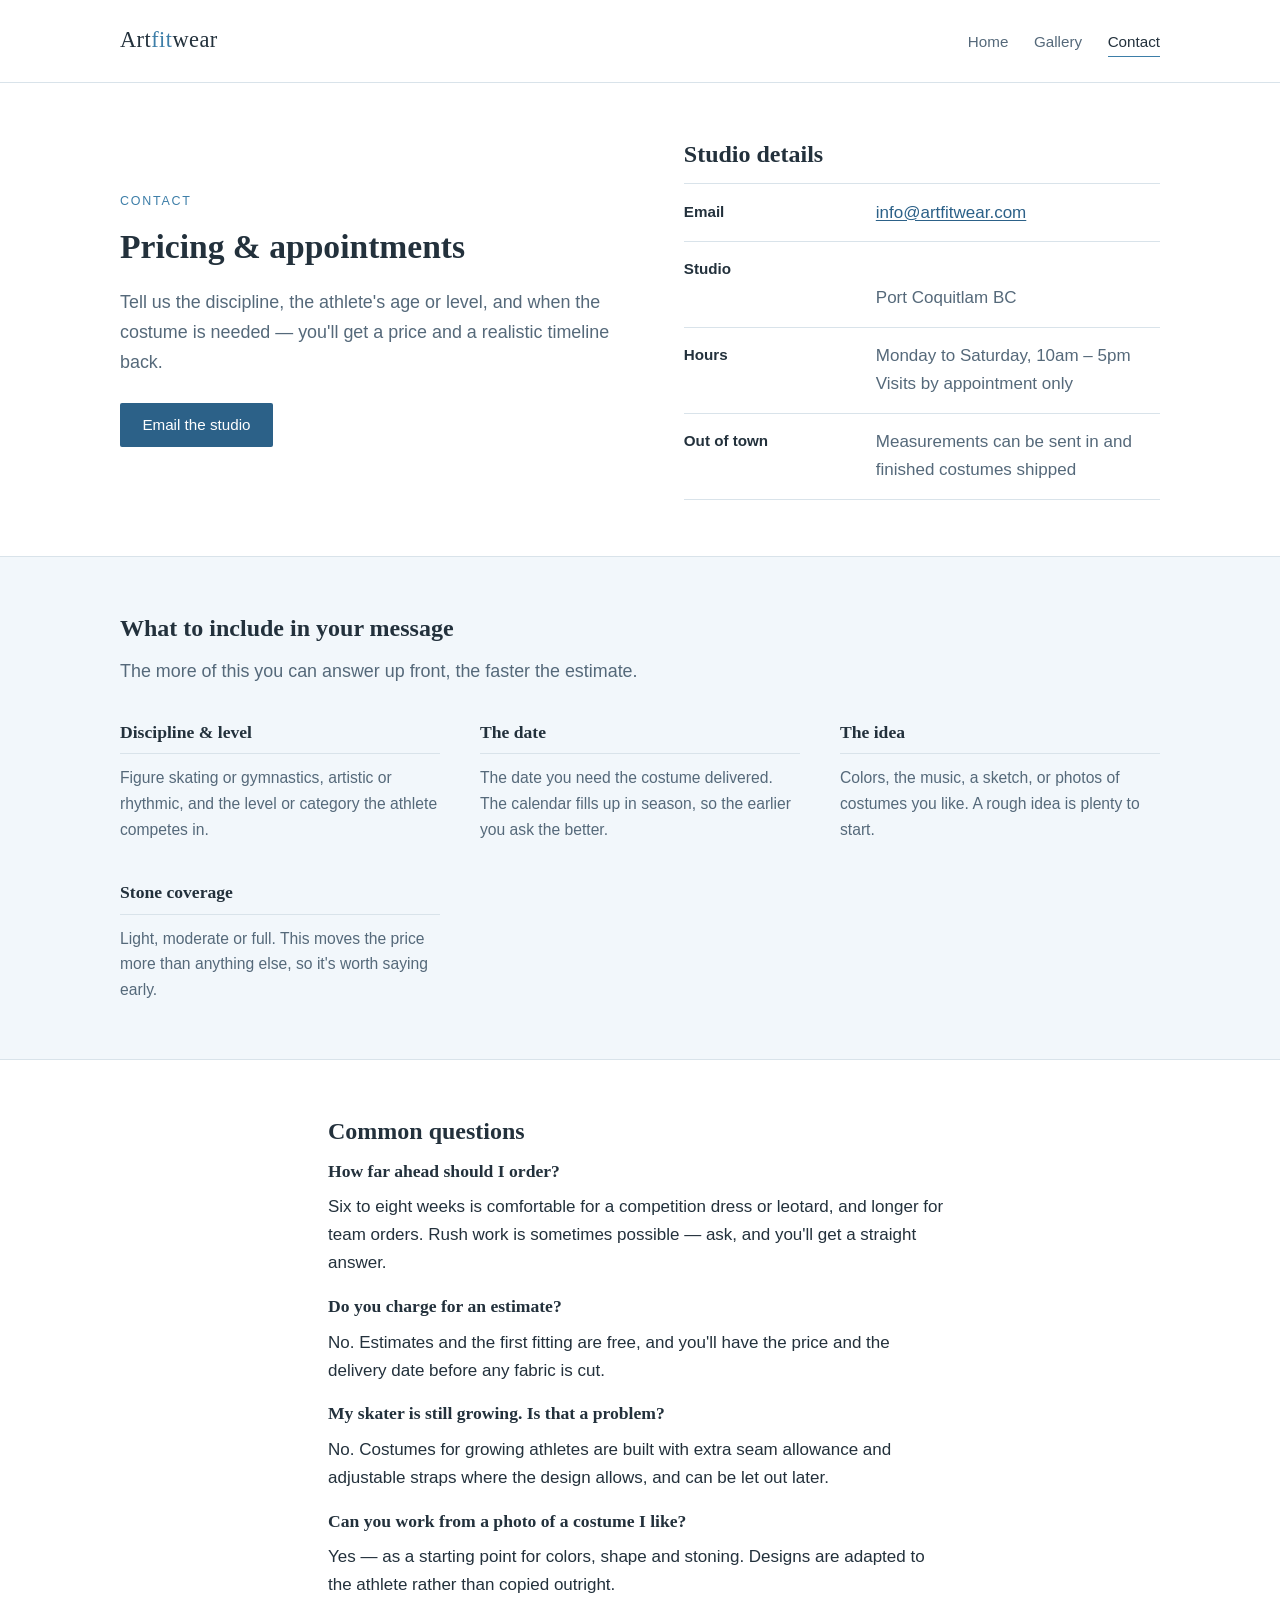
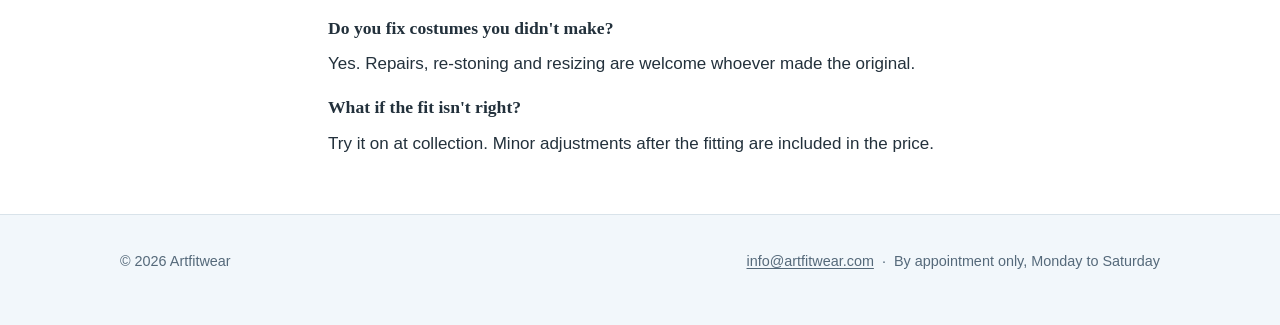
==== contact.html @ 626b30cc "adjustments" ====
<!DOCTYPE html>
<html lang="en">
<head>
<meta charset="utf-8">
<meta name="viewport" content="width=device-width, initial-scale=1">
<title>Contact — Artfitwear</title>
<meta name="description" content="Contact Artfitwear for pricing, fittings and lead times on custom figure skating dresses and gymnastics leotards.">
<link rel="stylesheet" href="css/style.css">
</head>
<body>

<header class="site-header">
  <div class="wrap">
    <a class="wordmark" href="index.html">Art<span>fit</span>wear</a>
    <nav class="nav" aria-label="Main">
      <a href="index.html">Home</a>
      <a href="gallery.html">Gallery</a>
      <a href="contact.html" aria-current="page">Contact</a>
    </nav>
  </div>
</header>

<main>

  <section>
    <div class="wrap split">
      <div>
        <p class="eyebrow">Contact</p>
        <h1>Pricing &amp; appointments</h1>
        <p class="lede">
          Tell us the discipline, the athlete's age or level, and when the costume is
          needed — you'll get a price and a realistic timeline back.
        </p>
        <p style="margin-top:1.6rem">
          <!-- Replace the address below with your real email (appears twice). -->
          <a class="button" href="mailto:info@artfitwear.com?subject=Costume%20enquiry">Email the studio</a>
        </p>
      </div>

      <div>
        <h2>Studio details</h2>
        <dl class="detail-list">
          <div>
            <dt>Email</dt>
            <dd><a href="mailto:info@artfitwear.com">info@artfitwear.com</a></dd>
          </div>
          <div>
            <dt>Studio</dt>
            <dd><br>Port Coquitlam BC</dd>
          </div>
          <div>
            <dt>Hours</dt>
            <dd>Monday to Saturday, 10am – 5pm<br>Visits by appointment only</dd>
          </div>
          <div>
            <dt>Out of town</dt>
            <dd>Measurements can be sent in and finished costumes shipped</dd>
          </div>
        </dl>
      </div>
    </div>
  </section>

  <section class="tint">
    <div class="wrap">
      <h2>What to include in your message</h2>
      <p class="lede">The more of this you can answer up front, the faster the estimate.</p>
      <div class="cols" style="margin-top:2.2rem">
        <div class="service">
          <h3>Discipline &amp; level</h3>
          <p>Figure skating or gymnastics, artistic or rhythmic, and the level or category the athlete competes in.</p>
        </div>
        <div class="service">
          <h3>The date</h3>
          <p>The date you need the costume delivered. The calendar fills up in season, so the earlier you ask the better.</p>
        </div>
        <div class="service">
          <h3>The idea</h3>
          <p>Colors, the music, a sketch, or photos of costumes you like. A rough idea is plenty to start.</p>
        </div>
        <div class="service">
          <h3>Stone coverage</h3>
          <p>Light, moderate or full. This moves the price more than anything else, so it's worth saying early.</p>
        </div>
      </div>
    </div>
  </section>

  <section>
    <div class="wrap narrow">
      <h2>Common questions</h2>

      <h3>How far ahead should I order?</h3>
      <p>Six to eight weeks is comfortable for a competition dress or leotard, and longer for team orders. Rush work is sometimes possible — ask, and you'll get a straight answer.</p>

      <h3>Do you charge for an estimate?</h3>
      <p>No. Estimates and the first fitting are free, and you'll have the price and the delivery date before any fabric is cut.</p>

      <h3>My skater is still growing. Is that a problem?</h3>
      <p>No. Costumes for growing athletes are built with extra seam allowance and adjustable straps where the design allows, and can be let out later.</p>

      <h3>Can you work from a photo of a costume I like?</h3>
      <p>Yes — as a starting point for colors, shape and stoning. Designs are adapted to the athlete rather than copied outright.</p>

      <h3>Do you fix costumes you didn't make?</h3>
      <p>Yes. Repairs, re-stoning and resizing are welcome whoever made the original.</p>

      <h3>What if the fit isn't right?</h3>
      <p>Try it on at collection. Minor adjustments after the fitting are included in the price.</p>
    </div>
  </section>

</main>

<footer class="site-footer">
  <div class="wrap">
    <p>&copy; 2026 Artfitwear</p>
    <p><a href="mailto:info@artfitwear.com">info@artfitwear.com</a> &nbsp;·&nbsp; By appointment only, Monday to Saturday</p>
  </div>
</footer>

</body>
</html>
---- css/style.css ----
/* Artfitwear — base styles */

:root {
  --ink:        #23313c;
  --ink-soft:   #55697a;
  --line:       #d9e3ea;
  --line-soft:  #e9f0f5;
  --bg:         #ffffff;
  --bg-tint:    #f2f7fb;
  --blue:       #3d7ea8;
  --blue-dark:  #2c6188;
  --measure:    68rem;
}

*,
*::before,
*::after { box-sizing: border-box; }

html { -webkit-text-size-adjust: 100%; }

body {
  margin: 0;
  background: var(--bg);
  color: var(--ink);
  font-family: "Helvetica Neue", Helvetica, Arial, sans-serif;
  font-size: 17px;
  line-height: 1.65;
}

h1, h2, h3 {
  font-family: "Iowan Old Style", "Palatino Linotype", Palatino, Georgia, serif;
  font-weight: 600;
  line-height: 1.25;
  color: var(--ink);
  margin: 0 0 0.6em;
}

h1 { font-size: 2.1rem; }
h2 { font-size: 1.5rem; }
h3 { font-size: 1.1rem; }

p { margin: 0 0 1.1em; }
p:last-child { margin-bottom: 0; }

a {
  color: var(--blue-dark);
  text-decoration: underline;
  text-underline-offset: 2px;
}
a:hover { color: var(--blue); }

img { max-width: 100%; display: block; }

.wrap {
  max-width: var(--measure);
  margin: 0 auto;
  padding: 0 1.5rem;
}

/* ---------- Header ---------- */

.site-header {
  border-bottom: 1px solid var(--line);
  background: var(--bg);
}

.site-header .wrap {
  display: flex;
  flex-wrap: wrap;
  align-items: baseline;
  justify-content: space-between;
  gap: 0.5rem 2rem;
  padding-top: 1.4rem;
  padding-bottom: 1.4rem;
}

.wordmark {
  font-family: "Iowan Old Style", "Palatino Linotype", Palatino, Georgia, serif;
  font-size: 1.4rem;
  letter-spacing: 0.02em;
  color: var(--ink);
  text-decoration: none;
}

.wordmark span { color: var(--blue); }

.nav {
  display: flex;
  gap: 1.6rem;
  font-size: 0.95rem;
}

.nav a {
  color: var(--ink-soft);
  text-decoration: none;
  padding-bottom: 2px;
  border-bottom: 1px solid transparent;
}

.nav a:hover { color: var(--blue-dark); }

.nav a[aria-current="page"] {
  color: var(--ink);
  border-bottom-color: var(--blue);
}

/* ---------- Sections ---------- */

section { padding: 3.5rem 0; }
section + section { border-top: 1px solid var(--line-soft); }

.tint {
  background: var(--bg-tint);
  border-top: 1px solid var(--line);
  border-bottom: 1px solid var(--line);
}

section.tint + section { border-top: 0; }

.lede {
  font-size: 1.12rem;
  color: var(--ink-soft);
  max-width: 40rem;
}

.eyebrow {
  font-size: 0.78rem;
  letter-spacing: 0.14em;
  text-transform: uppercase;
  color: var(--blue);
  margin-bottom: 0.9rem;
}

.narrow { max-width: 42rem; }

/* ---------- Intro ---------- */

.intro { padding: 4.5rem 0 4rem; }

.intro h1 { max-width: 22ch; }

.intro .actions {
  margin-top: 1.8rem;
  display: flex;
  flex-wrap: wrap;
  gap: 0.75rem 1.5rem;
  align-items: center;
}

.button {
  display: inline-block;
  background: var(--blue-dark);
  color: #fff;
  text-decoration: none;
  padding: 0.6rem 1.4rem;
  border-radius: 2px;
  font-size: 0.95rem;
}

.button:hover { background: var(--blue); color: #fff; }

.button-quiet {
  background: transparent;
  color: var(--blue-dark);
  border: 1px solid var(--line);
}

.button-quiet:hover {
  background: #fff;
  color: var(--blue-dark);
  border-color: var(--blue);
}

/* ---------- Grids ---------- */

.cols {
  display: grid;
  gap: 2.5rem;
  grid-template-columns: repeat(auto-fit, minmax(15rem, 1fr));
}

.split {
  display: grid;
  gap: 2.5rem;
  grid-template-columns: 1fr;
  align-items: center;
}

@media (min-width: 46rem) {
  .split { grid-template-columns: 1.1fr 1fr; }
}

.service h3 {
  padding-bottom: 0.6rem;
  border-bottom: 1px solid var(--line);
}

.service p { color: var(--ink-soft); font-size: 0.98rem; }

/* ---------- Gallery ---------- */

.gallery {
  columns: 3 16rem;
  column-gap: 1.5rem;
}

.gallery figure {
  break-inside: avoid;
  -webkit-column-break-inside: avoid;
  page-break-inside: avoid;
  display: inline-block;
  width: 100%;
  margin: 0 0 1.6rem;
}

.gallery img {
  width: 100%;
  height: auto;
  border: 1px solid var(--line);
  background: var(--bg-tint);
}

.gallery figcaption {
  margin-top: 0.55rem;
  font-size: 0.9rem;
  color: var(--ink-soft);
}

.framed {
  border: 1px solid var(--line);
  background: var(--bg-tint);
}

/* ---------- Details list ---------- */

.detail-list {
  margin: 0;
  border-top: 1px solid var(--line);
}

.detail-list div {
  display: grid;
  grid-template-columns: 1fr;
  gap: 0.2rem 2rem;
  padding: 0.9rem 0;
  border-bottom: 1px solid var(--line);
}

@media (min-width: 40rem) {
  .detail-list div { grid-template-columns: 10rem 1fr; }
}

.detail-list dt {
  font-weight: 600;
  font-size: 0.95rem;
}

.detail-list dd {
  margin: 0;
  color: var(--ink-soft);
}

/* ---------- Steps ---------- */

.steps {
  list-style: none;
  counter-reset: step;
  margin: 0;
  padding: 0;
}

.steps li {
  counter-increment: step;
  position: relative;
  padding-left: 2.6rem;
  margin-bottom: 1.4rem;
}

.steps li::before {
  content: counter(step);
  position: absolute;
  left: 0;
  top: 0.1rem;
  width: 1.7rem;
  height: 1.7rem;
  border: 1px solid var(--blue);
  border-radius: 50%;
  color: var(--blue-dark);
  font-size: 0.85rem;
  line-height: 1.6rem;
  text-align: center;
}

.steps strong { display: block; }
.steps span { color: var(--ink-soft); font-size: 0.98rem; }

/* ---------- Video ---------- */

.media { margin: 0; }

.studio-video {
  display: block;
  width: 100%;
  max-width: 21rem;
  height: auto;
  aspect-ratio: 9 / 16;
  margin: 0 auto;
  border: 1px solid var(--line);
  background: #16232c;
}

.media figcaption {
  margin: 0.6rem auto 0;
  max-width: 21rem;
  font-size: 0.9rem;
  color: var(--ink-soft);
  text-align: center;
}

/* ---------- Footer ---------- */

.site-footer {
  border-top: 1px solid var(--line);
  background: var(--bg-tint);
  padding: 2.2rem 0;
  font-size: 0.9rem;
  color: var(--ink-soft);
}

.site-footer .wrap {
  display: flex;
  flex-wrap: wrap;
  justify-content: space-between;
  gap: 0.6rem 2rem;
}

.site-footer a { color: var(--ink-soft); }
.site-footer a:hover { color: var(--blue-dark); }
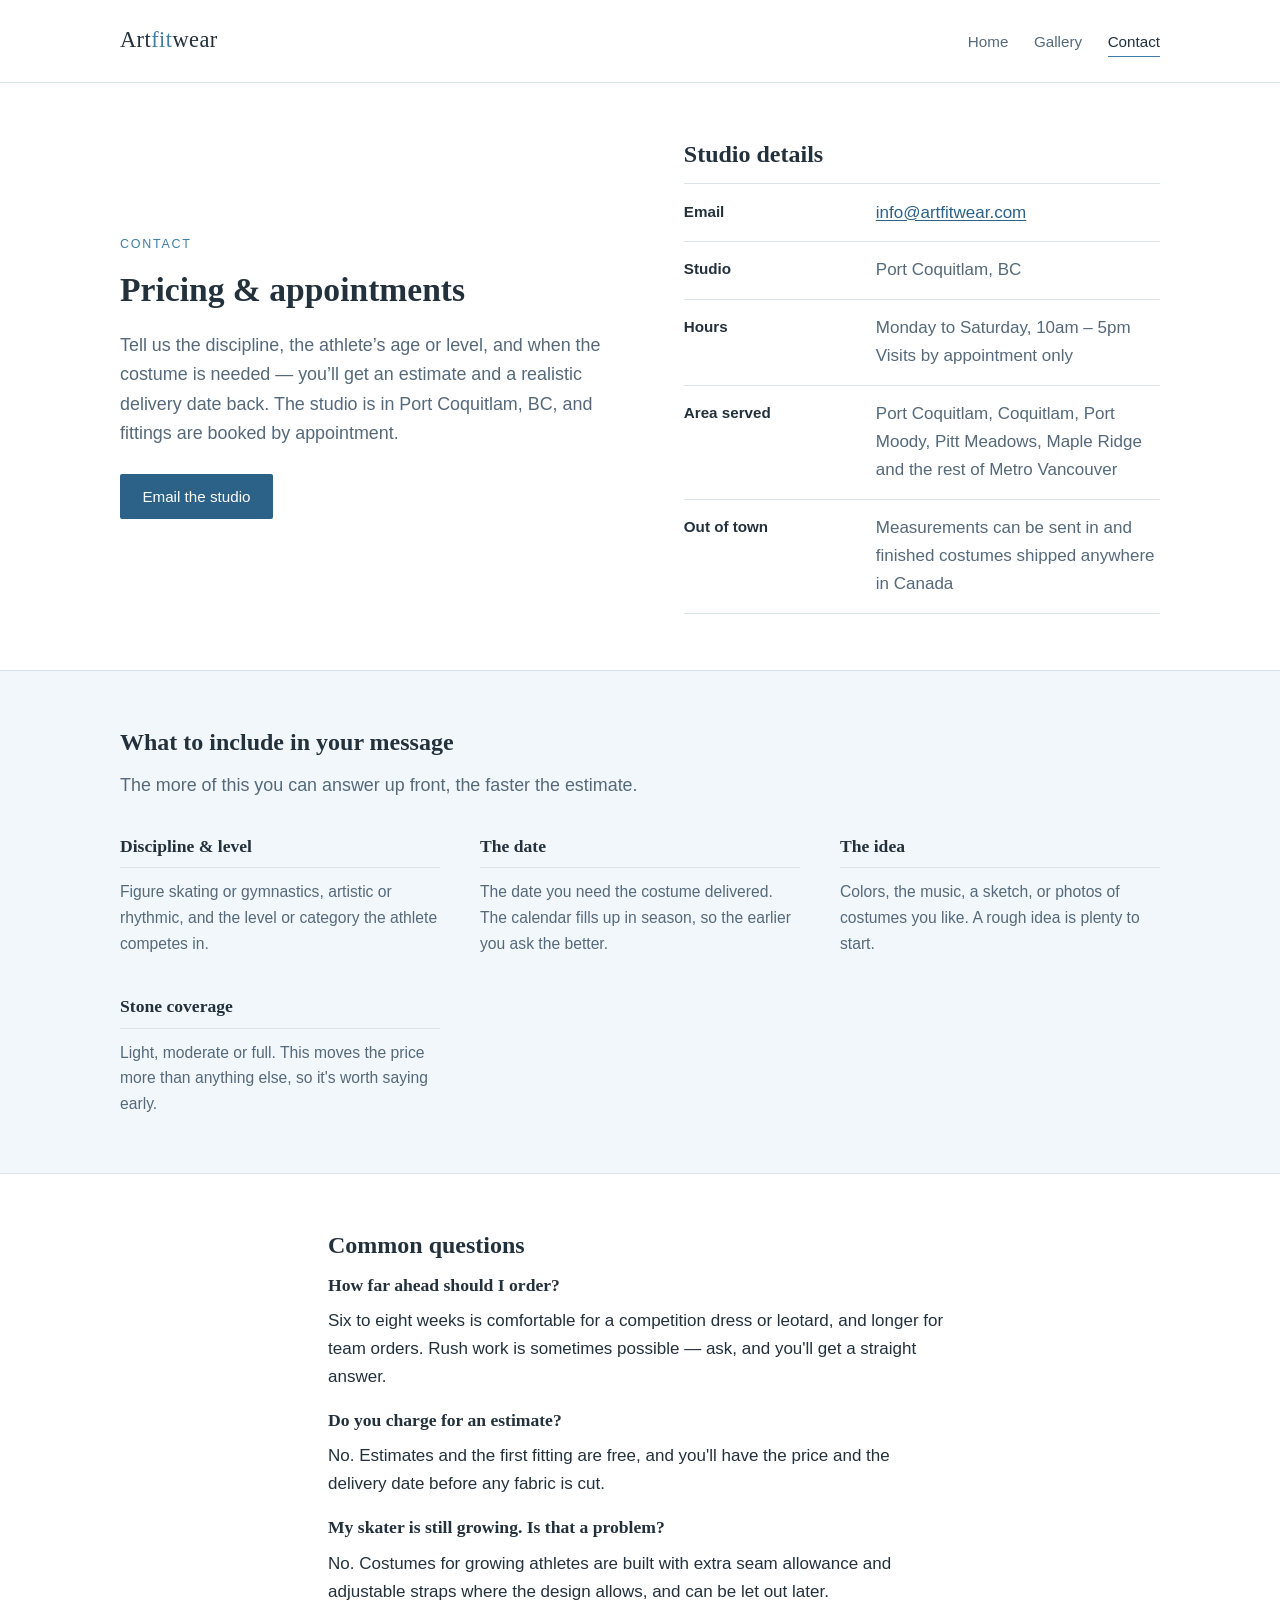
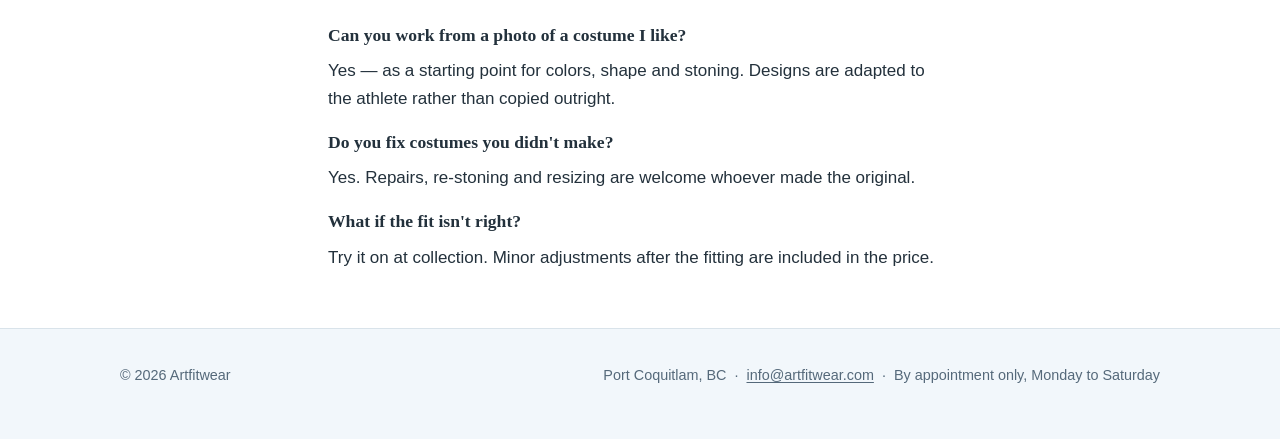
==== commit 668e5eba: "adjustments" ====
--- a/contact.html
+++ b/contact.html
@@ -3,8 +3,8 @@
 <head>
 <meta charset="utf-8">
 <meta name="viewport" content="width=device-width, initial-scale=1">
-<title>Contact — Artfitwear</title>
-<meta name="description" content="Contact Artfitwear for pricing, fittings and lead times on custom figure skating dresses and gymnastics leotards.">
+<title>Contact — Artfitwear | Custom Sewing in Port Coquitlam, BC</title>
+<meta name="description" content="Contact the Artfitwear sewing studio in Port Coquitlam, BC for estimates, fittings and lead times on custom skating dresses and gymnastics leotards.">
 <link rel="stylesheet" href="css/style.css">
 </head>
 <body>
@@ -28,8 +28,9 @@
         <p class="eyebrow">Contact</p>
         <h1>Pricing &amp; appointments</h1>
         <p class="lede">
-          Tell us the discipline, the athlete's age or level, and when the costume is
-          needed — you'll get a price and a realistic timeline back.
+          Tell us the discipline, the athlete&rsquo;s age or level, and when the costume is
+          needed — you&rsquo;ll get an estimate and a realistic delivery date back. The
+          studio is in Port Coquitlam, BC, and fittings are booked by appointment.
         </p>
         <p style="margin-top:1.6rem">
           <!-- Replace the address below with your real email (appears twice). -->
@@ -46,15 +47,19 @@
           </div>
           <div>
             <dt>Studio</dt>
-            <dd><br>Port Coquitlam BC</dd>
+            <dd>Port Coquitlam, BC</dd>
           </div>
           <div>
             <dt>Hours</dt>
             <dd>Monday to Saturday, 10am – 5pm<br>Visits by appointment only</dd>
           </div>
           <div>
+            <dt>Area served</dt>
+            <dd>Port Coquitlam, Coquitlam, Port Moody, Pitt Meadows, Maple Ridge and the rest of Metro Vancouver</dd>
+          </div>
+          <div>
             <dt>Out of town</dt>
-            <dd>Measurements can be sent in and finished costumes shipped</dd>
+            <dd>Measurements can be sent in and finished costumes shipped anywhere in Canada</dd>
           </div>
         </dl>
       </div>
@@ -115,7 +120,7 @@
 <footer class="site-footer">
   <div class="wrap">
     <p>&copy; 2026 Artfitwear</p>
-    <p><a href="mailto:info@artfitwear.com">info@artfitwear.com</a> &nbsp;·&nbsp; By appointment only, Monday to Saturday</p>
+    <p>Port Coquitlam, BC &nbsp;·&nbsp; <a href="mailto:info@artfitwear.com">info@artfitwear.com</a> &nbsp;·&nbsp; By appointment only, Monday to Saturday</p>
   </div>
 </footer>
 
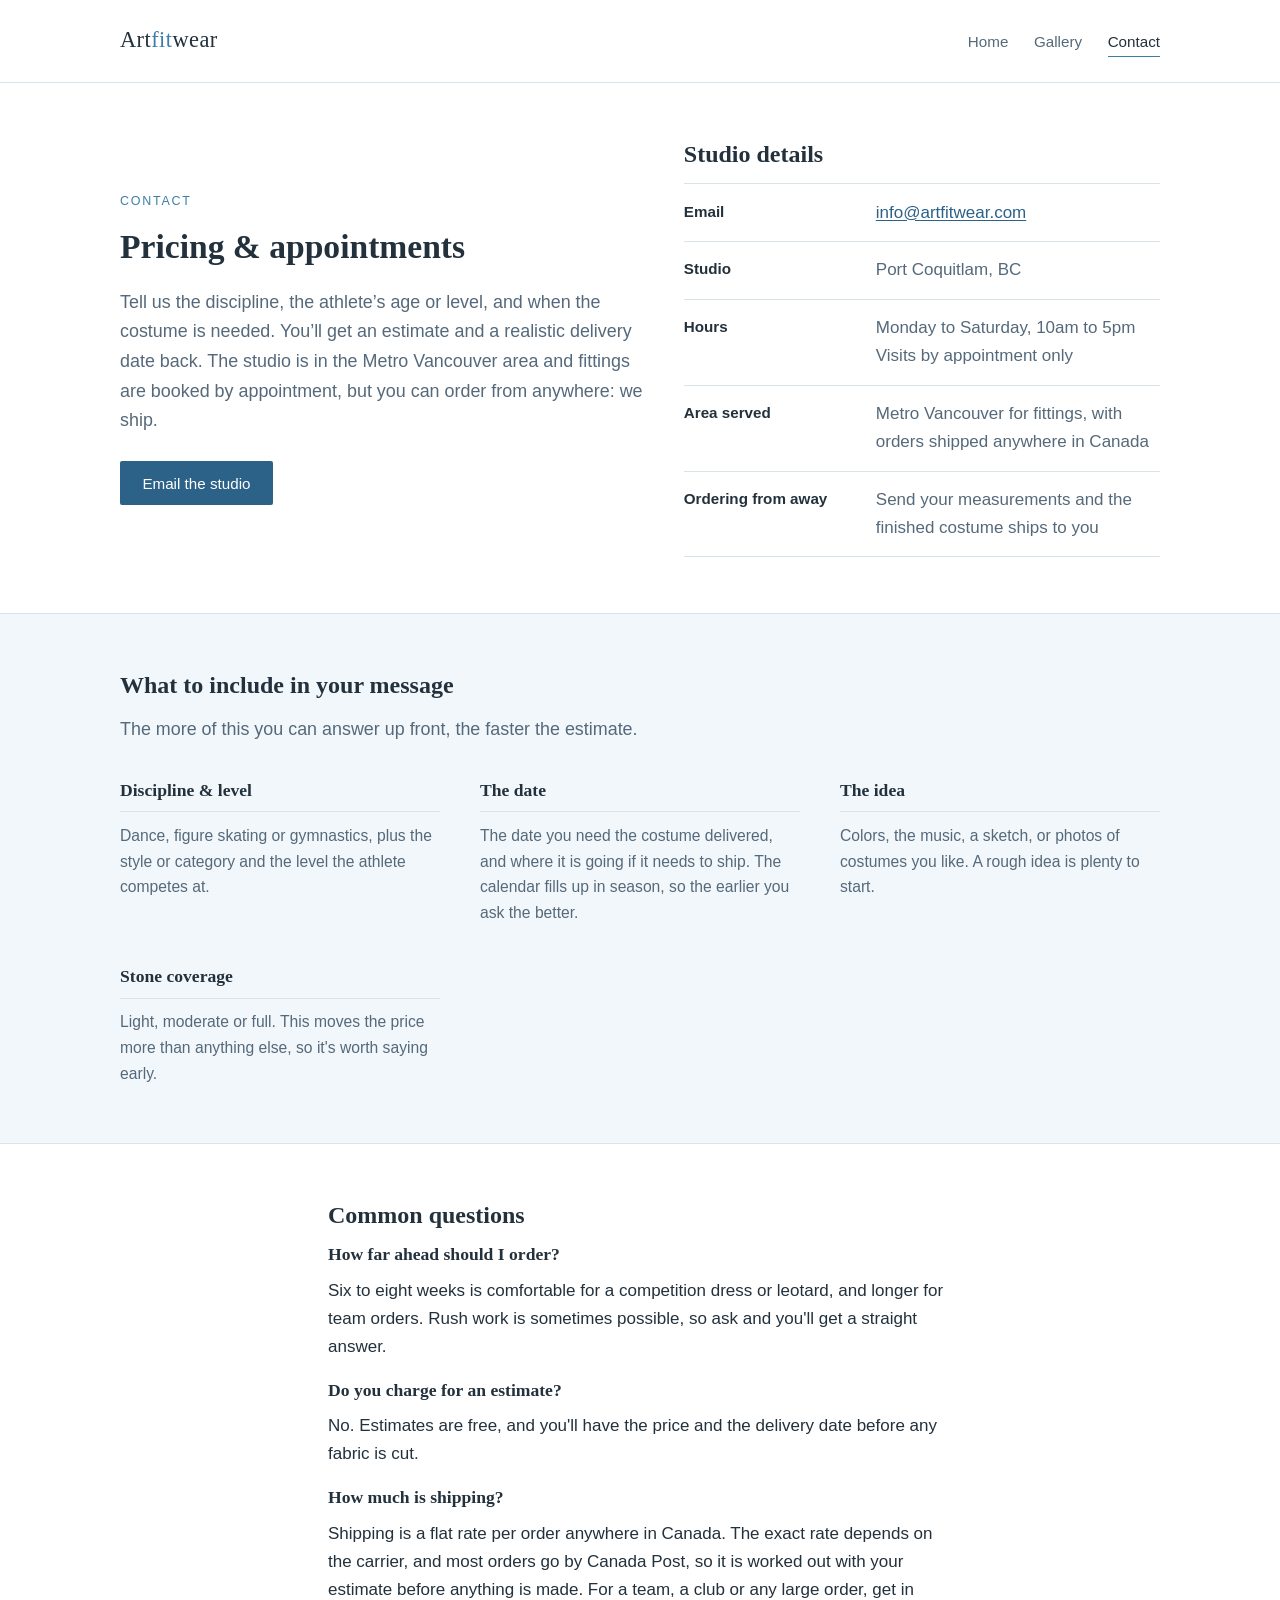
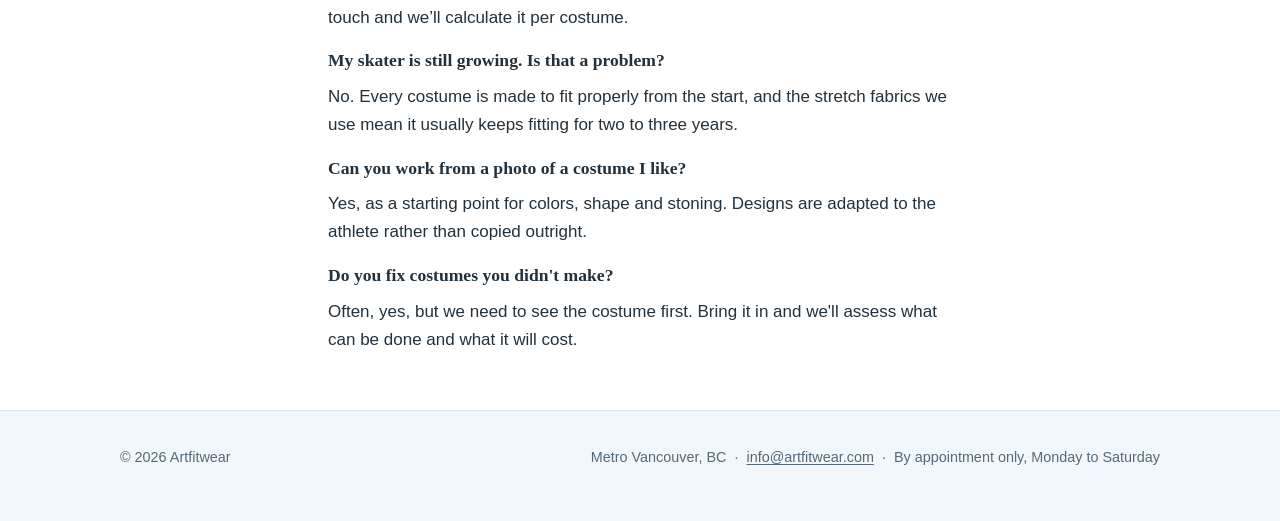
==== commit 9b7aeb22: "adjustments and feedback" ====
--- a/contact.html
+++ b/contact.html
@@ -3,8 +3,8 @@
 <head>
 <meta charset="utf-8">
 <meta name="viewport" content="width=device-width, initial-scale=1">
-<title>Contact — Artfitwear | Custom Sewing in Port Coquitlam, BC</title>
-<meta name="description" content="Contact the Artfitwear sewing studio in Port Coquitlam, BC for estimates, fittings and lead times on custom skating dresses and gymnastics leotards.">
+<title>Contact | Artfitwear Custom Dance &amp; Skating Costumes, Metro Vancouver</title>
+<meta name="description" content="Contact Artfitwear for free estimates on custom dance costumes, figure skating dresses and gymnastics leotards. Metro Vancouver studio, shipping across Canada.">
 <link rel="stylesheet" href="css/style.css">
 </head>
 <body>
@@ -29,8 +29,9 @@
         <h1>Pricing &amp; appointments</h1>
         <p class="lede">
           Tell us the discipline, the athlete&rsquo;s age or level, and when the costume is
-          needed — you&rsquo;ll get an estimate and a realistic delivery date back. The
-          studio is in Port Coquitlam, BC, and fittings are booked by appointment.
+          needed. You&rsquo;ll get an estimate and a realistic delivery date back. The
+          studio is in the Metro Vancouver area and fittings are booked by appointment,
+          but you can order from anywhere: we ship.
         </p>
         <p style="margin-top:1.6rem">
           <!-- Replace the address below with your real email (appears twice). -->
@@ -51,15 +52,15 @@
           </div>
           <div>
             <dt>Hours</dt>
-            <dd>Monday to Saturday, 10am – 5pm<br>Visits by appointment only</dd>
+            <dd>Monday to Saturday, 10am to 5pm<br>Visits by appointment only</dd>
           </div>
           <div>
             <dt>Area served</dt>
-            <dd>Port Coquitlam, Coquitlam, Port Moody, Pitt Meadows, Maple Ridge and the rest of Metro Vancouver</dd>
+            <dd>Metro Vancouver for fittings, with orders shipped anywhere in Canada</dd>
           </div>
           <div>
-            <dt>Out of town</dt>
-            <dd>Measurements can be sent in and finished costumes shipped anywhere in Canada</dd>
+            <dt>Ordering from away</dt>
+            <dd>Send your measurements and the finished costume ships to you</dd>
           </div>
         </dl>
       </div>
@@ -73,11 +74,11 @@
       <div class="cols" style="margin-top:2.2rem">
         <div class="service">
           <h3>Discipline &amp; level</h3>
-          <p>Figure skating or gymnastics, artistic or rhythmic, and the level or category the athlete competes in.</p>
+          <p>Dance, figure skating or gymnastics, plus the style or category and the level the athlete competes at.</p>
         </div>
         <div class="service">
           <h3>The date</h3>
-          <p>The date you need the costume delivered. The calendar fills up in season, so the earlier you ask the better.</p>
+          <p>The date you need the costume delivered, and where it is going if it needs to ship. The calendar fills up in season, so the earlier you ask the better.</p>
         </div>
         <div class="service">
           <h3>The idea</h3>
@@ -96,22 +97,22 @@
       <h2>Common questions</h2>
 
       <h3>How far ahead should I order?</h3>
-      <p>Six to eight weeks is comfortable for a competition dress or leotard, and longer for team orders. Rush work is sometimes possible — ask, and you'll get a straight answer.</p>
+      <p>Six to eight weeks is comfortable for a competition dress or leotard, and longer for team orders. Rush work is sometimes possible, so ask and you'll get a straight answer.</p>
 
       <h3>Do you charge for an estimate?</h3>
-      <p>No. Estimates and the first fitting are free, and you'll have the price and the delivery date before any fabric is cut.</p>
+      <p>No. Estimates are free, and you'll have the price and the delivery date before any fabric is cut.</p>
+
+      <h3>How much is shipping?</h3>
+      <p>Shipping is a flat rate per order anywhere in Canada. The exact rate depends on the carrier, and most orders go by Canada Post, so it is worked out with your estimate before anything is made. For a team, a club or any large order, get in touch and we&rsquo;ll calculate it per costume.</p>
 
       <h3>My skater is still growing. Is that a problem?</h3>
-      <p>No. Costumes for growing athletes are built with extra seam allowance and adjustable straps where the design allows, and can be let out later.</p>
+      <p>No. Every costume is made to fit properly from the start, and the stretch fabrics we use mean it usually keeps fitting for two to three years.</p>
 
       <h3>Can you work from a photo of a costume I like?</h3>
-      <p>Yes — as a starting point for colors, shape and stoning. Designs are adapted to the athlete rather than copied outright.</p>
+      <p>Yes, as a starting point for colors, shape and stoning. Designs are adapted to the athlete rather than copied outright.</p>
 
       <h3>Do you fix costumes you didn't make?</h3>
-      <p>Yes. Repairs, re-stoning and resizing are welcome whoever made the original.</p>
-
-      <h3>What if the fit isn't right?</h3>
-      <p>Try it on at collection. Minor adjustments after the fitting are included in the price.</p>
+      <p>Often, yes, but we need to see the costume first. Bring it in and we'll assess what can be done and what it will cost.</p>
     </div>
   </section>
 
@@ -120,7 +121,7 @@
 <footer class="site-footer">
   <div class="wrap">
     <p>&copy; 2026 Artfitwear</p>
-    <p>Port Coquitlam, BC &nbsp;·&nbsp; <a href="mailto:info@artfitwear.com">info@artfitwear.com</a> &nbsp;·&nbsp; By appointment only, Monday to Saturday</p>
+    <p>Metro Vancouver, BC &nbsp;·&nbsp; <a href="mailto:info@artfitwear.com">info@artfitwear.com</a> &nbsp;·&nbsp; By appointment only, Monday to Saturday</p>
   </div>
 </footer>
 
--- a/css/style.css
+++ b/css/style.css
@@ -294,24 +294,20 @@
 .steps strong { display: block; }
 .steps span { color: var(--ink-soft); font-size: 0.98rem; }
 
-/* ---------- Video ---------- */
+/* ---------- Figures ---------- */
 
 .media { margin: 0; }
 
-.studio-video {
-  display: block;
+.media img {
   width: 100%;
-  max-width: 21rem;
+  max-width: 24rem;
   height: auto;
-  aspect-ratio: 9 / 16;
   margin: 0 auto;
-  border: 1px solid var(--line);
-  background: #16232c;
 }
 
 .media figcaption {
   margin: 0.6rem auto 0;
-  max-width: 21rem;
+  max-width: 24rem;
   font-size: 0.9rem;
   color: var(--ink-soft);
   text-align: center;
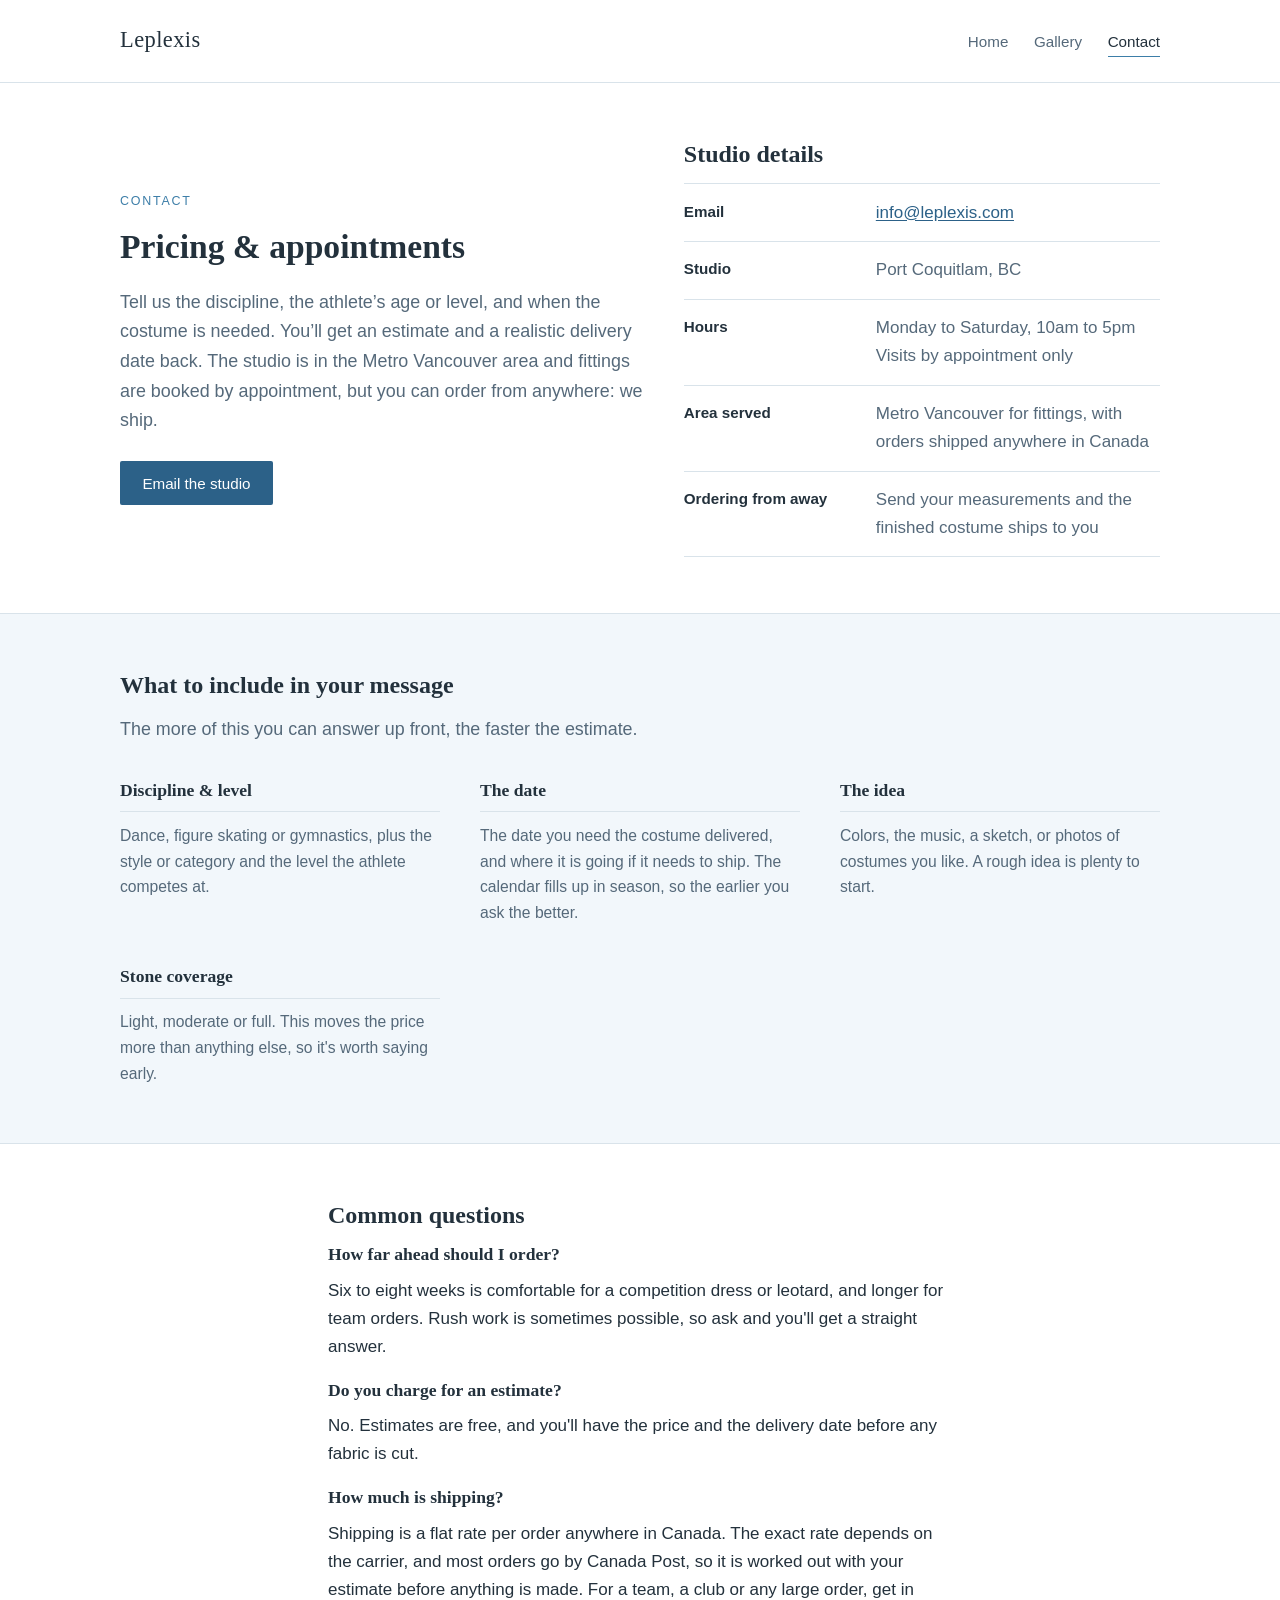
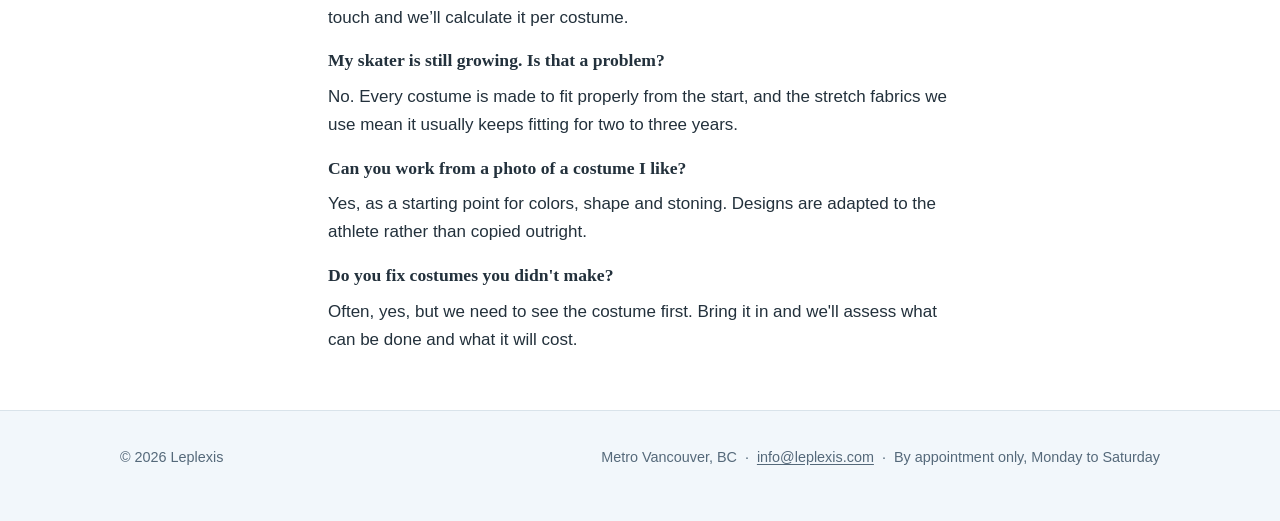
==== commit 9df1b934: "rename" ====
--- a/contact.html
+++ b/contact.html
@@ -3,15 +3,15 @@
 <head>
 <meta charset="utf-8">
 <meta name="viewport" content="width=device-width, initial-scale=1">
-<title>Contact | Artfitwear Custom Dance &amp; Skating Costumes, Metro Vancouver</title>
-<meta name="description" content="Contact Artfitwear for free estimates on custom dance costumes, figure skating dresses and gymnastics leotards. Metro Vancouver studio, shipping across Canada.">
+<title>Contact | Leplexis Custom Dance &amp; Skating Costumes, Metro Vancouver</title>
+<meta name="description" content="Contact Leplexis for free estimates on custom dance costumes, figure skating dresses and gymnastics leotards. Metro Vancouver studio, shipping across Canada.">
 <link rel="stylesheet" href="css/style.css">
 </head>
 <body>
 
 <header class="site-header">
   <div class="wrap">
-    <a class="wordmark" href="index.html">Art<span>fit</span>wear</a>
+    <a class="wordmark" href="index.html">Leplexis</a>
     <nav class="nav" aria-label="Main">
       <a href="index.html">Home</a>
       <a href="gallery.html">Gallery</a>
@@ -35,7 +35,7 @@
         </p>
         <p style="margin-top:1.6rem">
           <!-- Replace the address below with your real email (appears twice). -->
-          <a class="button" href="mailto:info@artfitwear.com?subject=Costume%20enquiry">Email the studio</a>
+          <a class="button" href="mailto:info@leplexis.com?subject=Costume%20enquiry">Email the studio</a>
         </p>
       </div>
 
@@ -44,7 +44,7 @@
         <dl class="detail-list">
           <div>
             <dt>Email</dt>
-            <dd><a href="mailto:info@artfitwear.com">info@artfitwear.com</a></dd>
+            <dd><a href="mailto:info@leplexis.com">info@leplexis.com</a></dd>
           </div>
           <div>
             <dt>Studio</dt>
@@ -120,8 +120,8 @@
 
 <footer class="site-footer">
   <div class="wrap">
-    <p>&copy; 2026 Artfitwear</p>
-    <p>Metro Vancouver, BC &nbsp;·&nbsp; <a href="mailto:info@artfitwear.com">info@artfitwear.com</a> &nbsp;·&nbsp; By appointment only, Monday to Saturday</p>
+    <p>&copy; 2026 Leplexis</p>
+    <p>Metro Vancouver, BC &nbsp;·&nbsp; <a href="mailto:info@leplexis.com">info@leplexis.com</a> &nbsp;·&nbsp; By appointment only, Monday to Saturday</p>
   </div>
 </footer>
 
--- a/css/style.css
+++ b/css/style.css
@@ -1,4 +1,4 @@
-/* Artfitwear — base styles */
+/* Leplexis — base styles */
 
 :root {
   --ink:        #23313c;
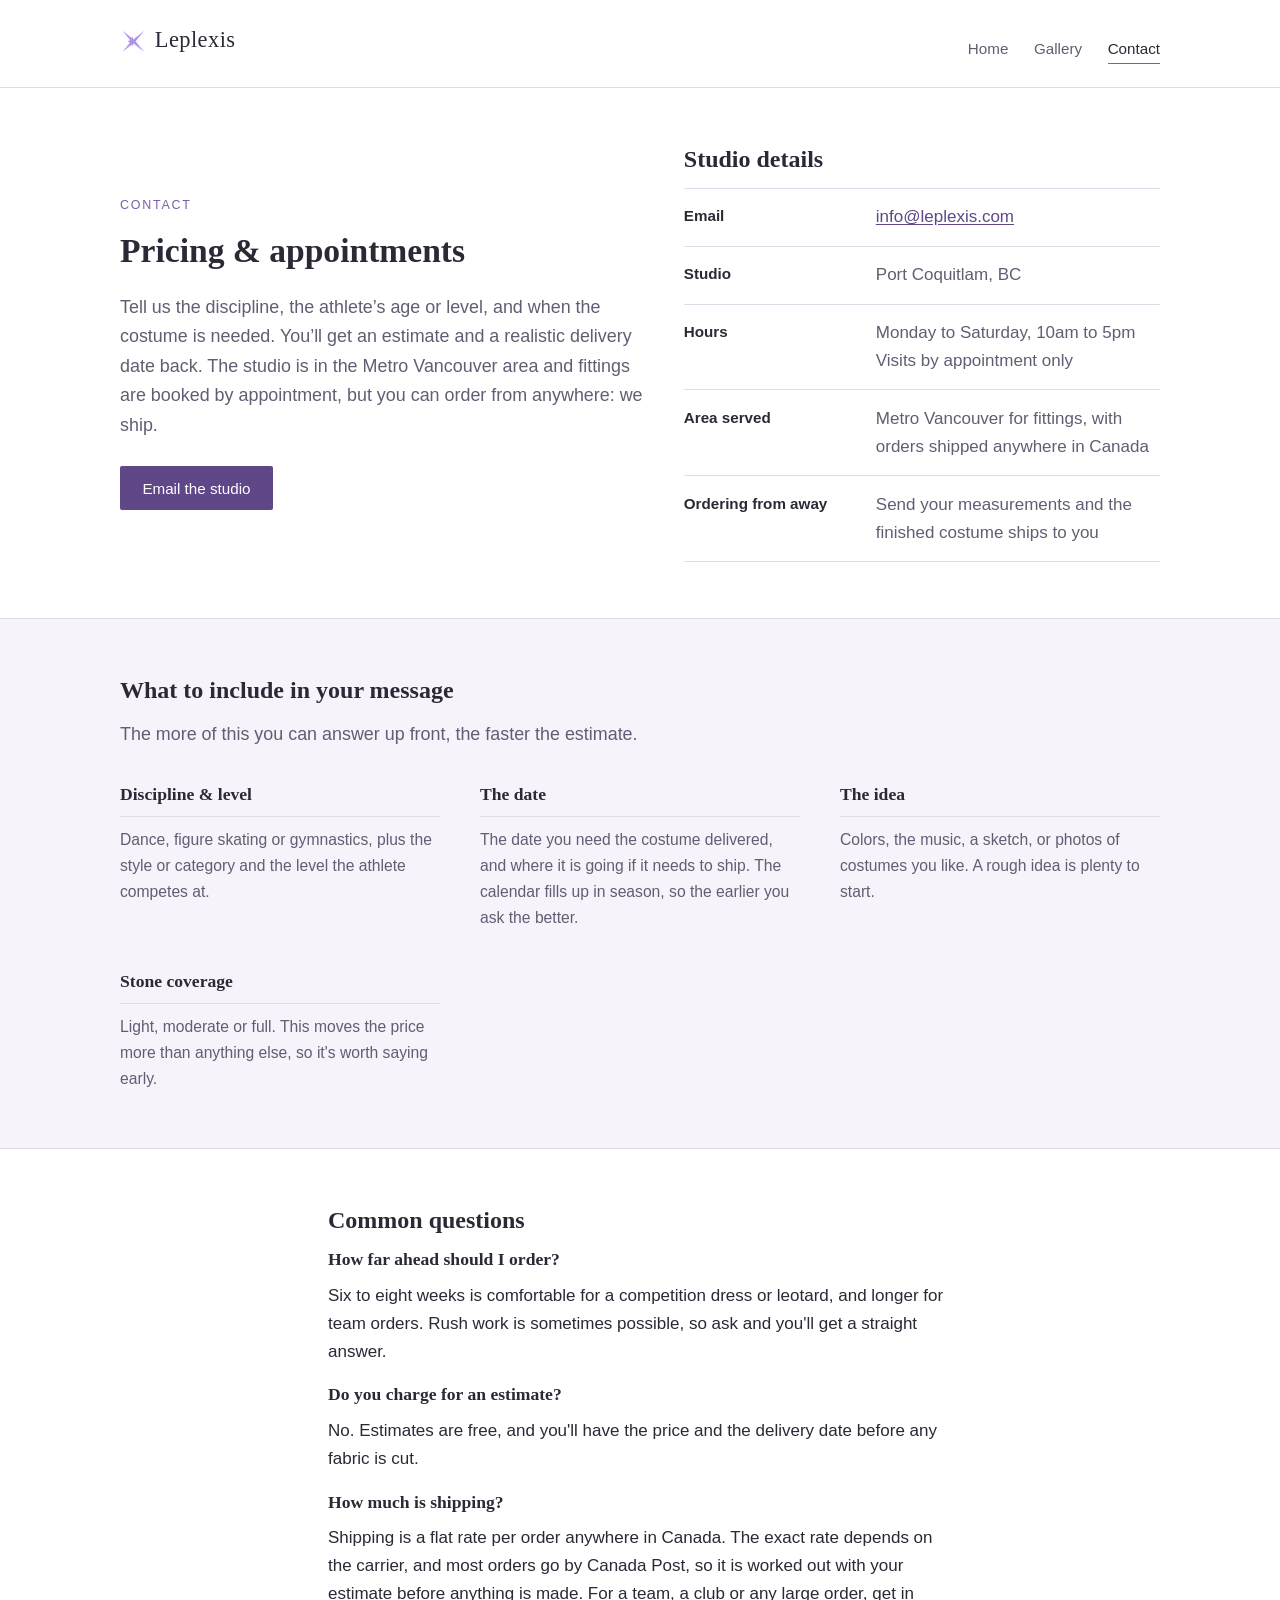
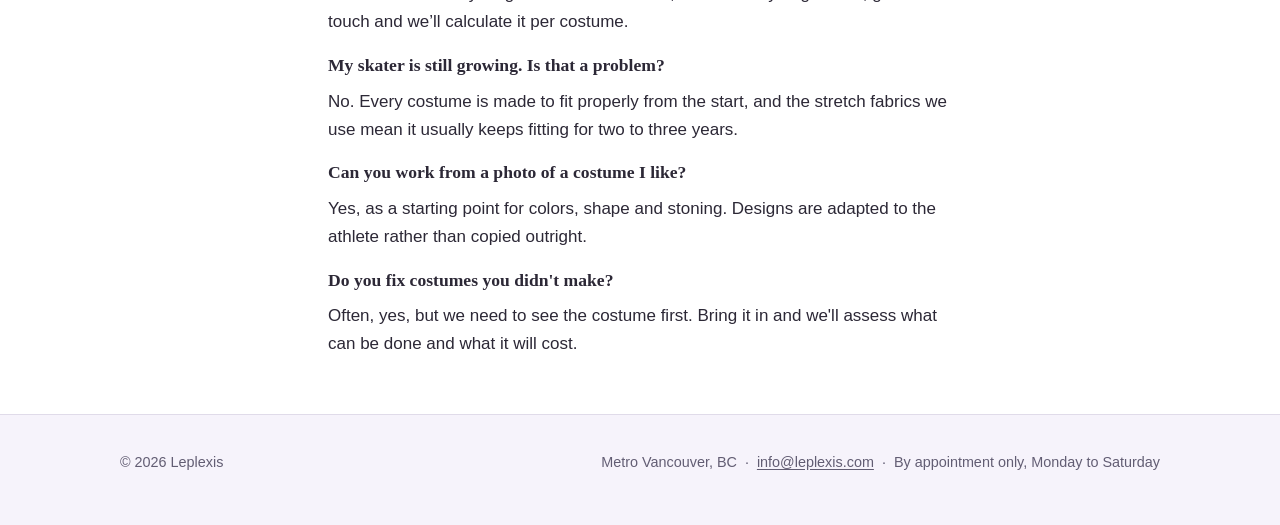
==== commit 069148e1: "images" ====
--- a/contact.html
+++ b/contact.html
@@ -5,13 +5,17 @@
 <meta name="viewport" content="width=device-width, initial-scale=1">
 <title>Contact | Leplexis Custom Dance &amp; Skating Costumes, Metro Vancouver</title>
 <meta name="description" content="Contact Leplexis for free estimates on custom dance costumes, figure skating dresses and gymnastics leotards. Metro Vancouver studio, shipping across Canada.">
+<link rel="icon" href="favicon.ico" sizes="any">
+<link rel="icon" type="image/png" sizes="32x32" href="favicon-32.png">
+<link rel="icon" type="image/png" sizes="192x192" href="icon-192.png">
+<link rel="apple-touch-icon" href="apple-touch-icon.png">
 <link rel="stylesheet" href="css/style.css">
 </head>
 <body>
 
 <header class="site-header">
   <div class="wrap">
-    <a class="wordmark" href="index.html">Leplexis</a>
+    <a class="wordmark" href="index.html"><img src="images/leplexis-mark.png" alt="" width="379" height="386">Leplexis</a>
     <nav class="nav" aria-label="Main">
       <a href="index.html">Home</a>
       <a href="gallery.html">Gallery</a>
--- a/css/style.css
+++ b/css/style.css
@@ -1,15 +1,15 @@
 /* Leplexis — base styles */
 
 :root {
-  --ink:        #23313c;
-  --ink-soft:   #55697a;
-  --line:       #d9e3ea;
-  --line-soft:  #e9f0f5;
-  --bg:         #ffffff;
-  --bg-tint:    #f2f7fb;
-  --blue:       #3d7ea8;
-  --blue-dark:  #2c6188;
-  --measure:    68rem;
+  --ink:          #2c2836;
+  --ink-soft:     #625d73;
+  --line:         #e0dbe9;
+  --line-soft:    #eeeaf4;
+  --bg:           #ffffff;
+  --bg-tint:      #f6f3fb;
+  --accent:       #7a5ea8;
+  --accent-dark:  #5f4788;
+  --measure:      68rem;
 }
 
 *,
@@ -43,11 +43,11 @@
 p:last-child { margin-bottom: 0; }
 
 a {
-  color: var(--blue-dark);
+  color: var(--accent-dark);
   text-decoration: underline;
   text-underline-offset: 2px;
 }
-a:hover { color: var(--blue); }
+a:hover { color: var(--accent); }
 
 img { max-width: 100%; display: block; }
 
@@ -75,6 +75,9 @@
 }
 
 .wordmark {
+  display: inline-flex;
+  align-items: center;
+  gap: 0.55rem;
   font-family: "Iowan Old Style", "Palatino Linotype", Palatino, Georgia, serif;
   font-size: 1.4rem;
   letter-spacing: 0.02em;
@@ -82,7 +85,13 @@
   text-decoration: none;
 }
 
-.wordmark span { color: var(--blue); }
+.wordmark img {
+  width: 26px;
+  height: auto;
+  display: block;
+}
+
+.wordmark span { color: var(--accent); }
 
 .nav {
   display: flex;
@@ -97,11 +106,11 @@
   border-bottom: 1px solid transparent;
 }
 
-.nav a:hover { color: var(--blue-dark); }
+.nav a:hover { color: var(--accent-dark); }
 
 .nav a[aria-current="page"] {
   color: var(--ink);
-  border-bottom-color: var(--blue);
+  border-bottom-color: var(--accent);
 }
 
 /* ---------- Sections ---------- */
@@ -127,7 +136,7 @@
   font-size: 0.78rem;
   letter-spacing: 0.14em;
   text-transform: uppercase;
-  color: var(--blue);
+  color: var(--accent);
   margin-bottom: 0.9rem;
 }
 
@@ -138,6 +147,13 @@
 .intro { padding: 4.5rem 0 4rem; }
 
 .intro h1 { max-width: 22ch; }
+
+.intro-photo {
+  width: 100%;
+  max-width: 21rem;
+  height: auto;
+  margin: 0 auto;
+}
 
 .intro .actions {
   margin-top: 1.8rem;
@@ -149,7 +165,7 @@
 
 .button {
   display: inline-block;
-  background: var(--blue-dark);
+  background: var(--accent-dark);
   color: #fff;
   text-decoration: none;
   padding: 0.6rem 1.4rem;
@@ -157,18 +173,18 @@
   font-size: 0.95rem;
 }
 
-.button:hover { background: var(--blue); color: #fff; }
+.button:hover { background: var(--accent); color: #fff; }
 
 .button-quiet {
   background: transparent;
-  color: var(--blue-dark);
+  color: var(--accent-dark);
   border: 1px solid var(--line);
 }
 
 .button-quiet:hover {
   background: #fff;
-  color: var(--blue-dark);
-  border-color: var(--blue);
+  color: var(--accent-dark);
+  border-color: var(--accent);
 }
 
 /* ---------- Grids ---------- */
@@ -283,9 +299,9 @@
   top: 0.1rem;
   width: 1.7rem;
   height: 1.7rem;
-  border: 1px solid var(--blue);
+  border: 1px solid var(--accent);
   border-radius: 50%;
-  color: var(--blue-dark);
+  color: var(--accent-dark);
   font-size: 0.85rem;
   line-height: 1.6rem;
   text-align: center;
@@ -331,4 +347,4 @@
 }
 
 .site-footer a { color: var(--ink-soft); }
-.site-footer a:hover { color: var(--blue-dark); }
+.site-footer a:hover { color: var(--accent-dark); }
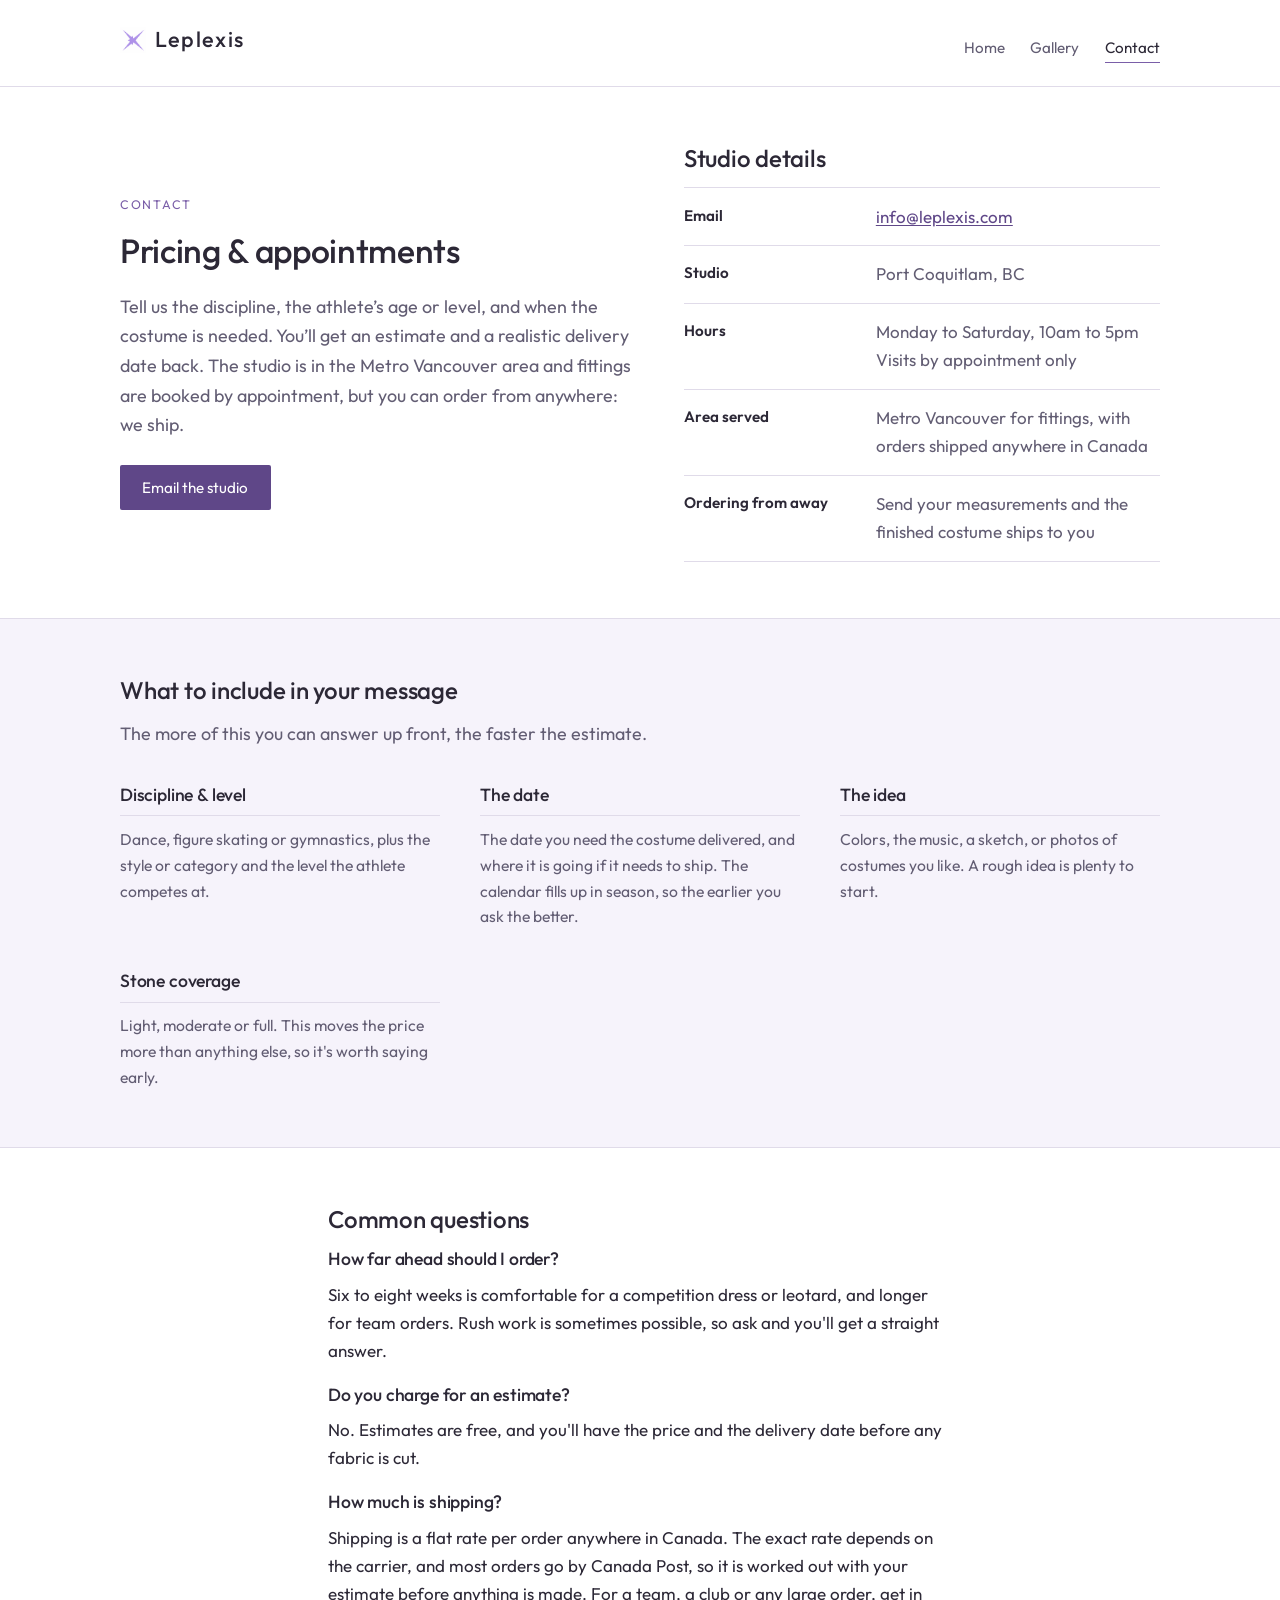
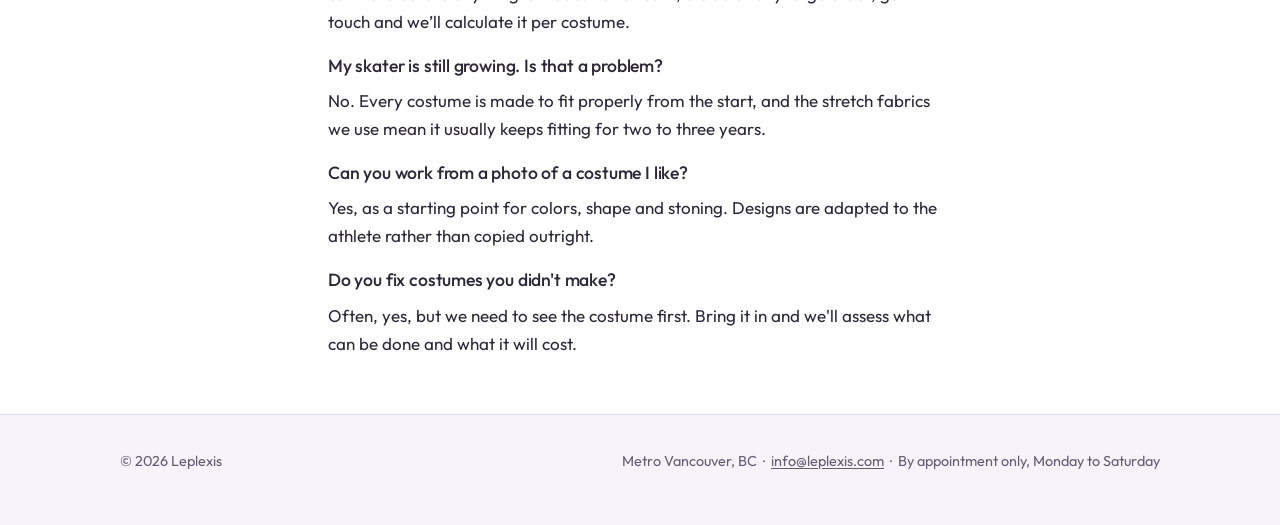
==== commit 25551094: "adjust font" ====
--- a/contact.html
+++ b/contact.html
@@ -9,6 +9,9 @@
 <link rel="icon" type="image/png" sizes="32x32" href="favicon-32.png">
 <link rel="icon" type="image/png" sizes="192x192" href="icon-192.png">
 <link rel="apple-touch-icon" href="apple-touch-icon.png">
+<link rel="preconnect" href="https://fonts.googleapis.com">
+<link rel="preconnect" href="https://fonts.gstatic.com" crossorigin>
+<link href="https://fonts.googleapis.com/css2?family=Outfit:wght@300;400;500;600&display=swap" rel="stylesheet">
 <link rel="stylesheet" href="css/style.css">
 </head>
 <body>
--- a/css/style.css
+++ b/css/style.css
@@ -10,6 +10,7 @@
   --accent:       #7a5ea8;
   --accent-dark:  #5f4788;
   --measure:      68rem;
+  --font:         "Outfit", "Helvetica Neue", Helvetica, Arial, sans-serif;
 }
 
 *,
@@ -22,14 +23,15 @@
   margin: 0;
   background: var(--bg);
   color: var(--ink);
-  font-family: "Helvetica Neue", Helvetica, Arial, sans-serif;
+  font-family: var(--font);
   font-size: 17px;
   line-height: 1.65;
 }
 
 h1, h2, h3 {
-  font-family: "Iowan Old Style", "Palatino Linotype", Palatino, Georgia, serif;
-  font-weight: 600;
+  font-family: var(--font);
+  font-weight: 500;
+  letter-spacing: -0.01em;
   line-height: 1.25;
   color: var(--ink);
   margin: 0 0 0.6em;
@@ -78,9 +80,10 @@
   display: inline-flex;
   align-items: center;
   gap: 0.55rem;
-  font-family: "Iowan Old Style", "Palatino Linotype", Palatino, Georgia, serif;
-  font-size: 1.4rem;
-  letter-spacing: 0.02em;
+  font-family: var(--font);
+  font-weight: 500;
+  font-size: 1.35rem;
+  letter-spacing: 0.06em;
   color: var(--ink);
   text-decoration: none;
 }
@@ -216,17 +219,20 @@
 /* ---------- Gallery ---------- */
 
 .gallery {
-  columns: 3 16rem;
-  column-gap: 1.5rem;
+  display: grid;
+  grid-template-columns: 1fr;
+  gap: 1.8rem 1.5rem;
+  align-items: start;
+  max-width: 48rem;
+}
+
+/* two across on anything wider than a phone */
+@media (min-width: 30rem) {
+  .gallery { grid-template-columns: repeat(2, minmax(0, 1fr)); }
 }
 
 .gallery figure {
-  break-inside: avoid;
-  -webkit-column-break-inside: avoid;
-  page-break-inside: avoid;
-  display: inline-block;
-  width: 100%;
-  margin: 0 0 1.6rem;
+  margin: 0;
 }
 
 .gallery img {
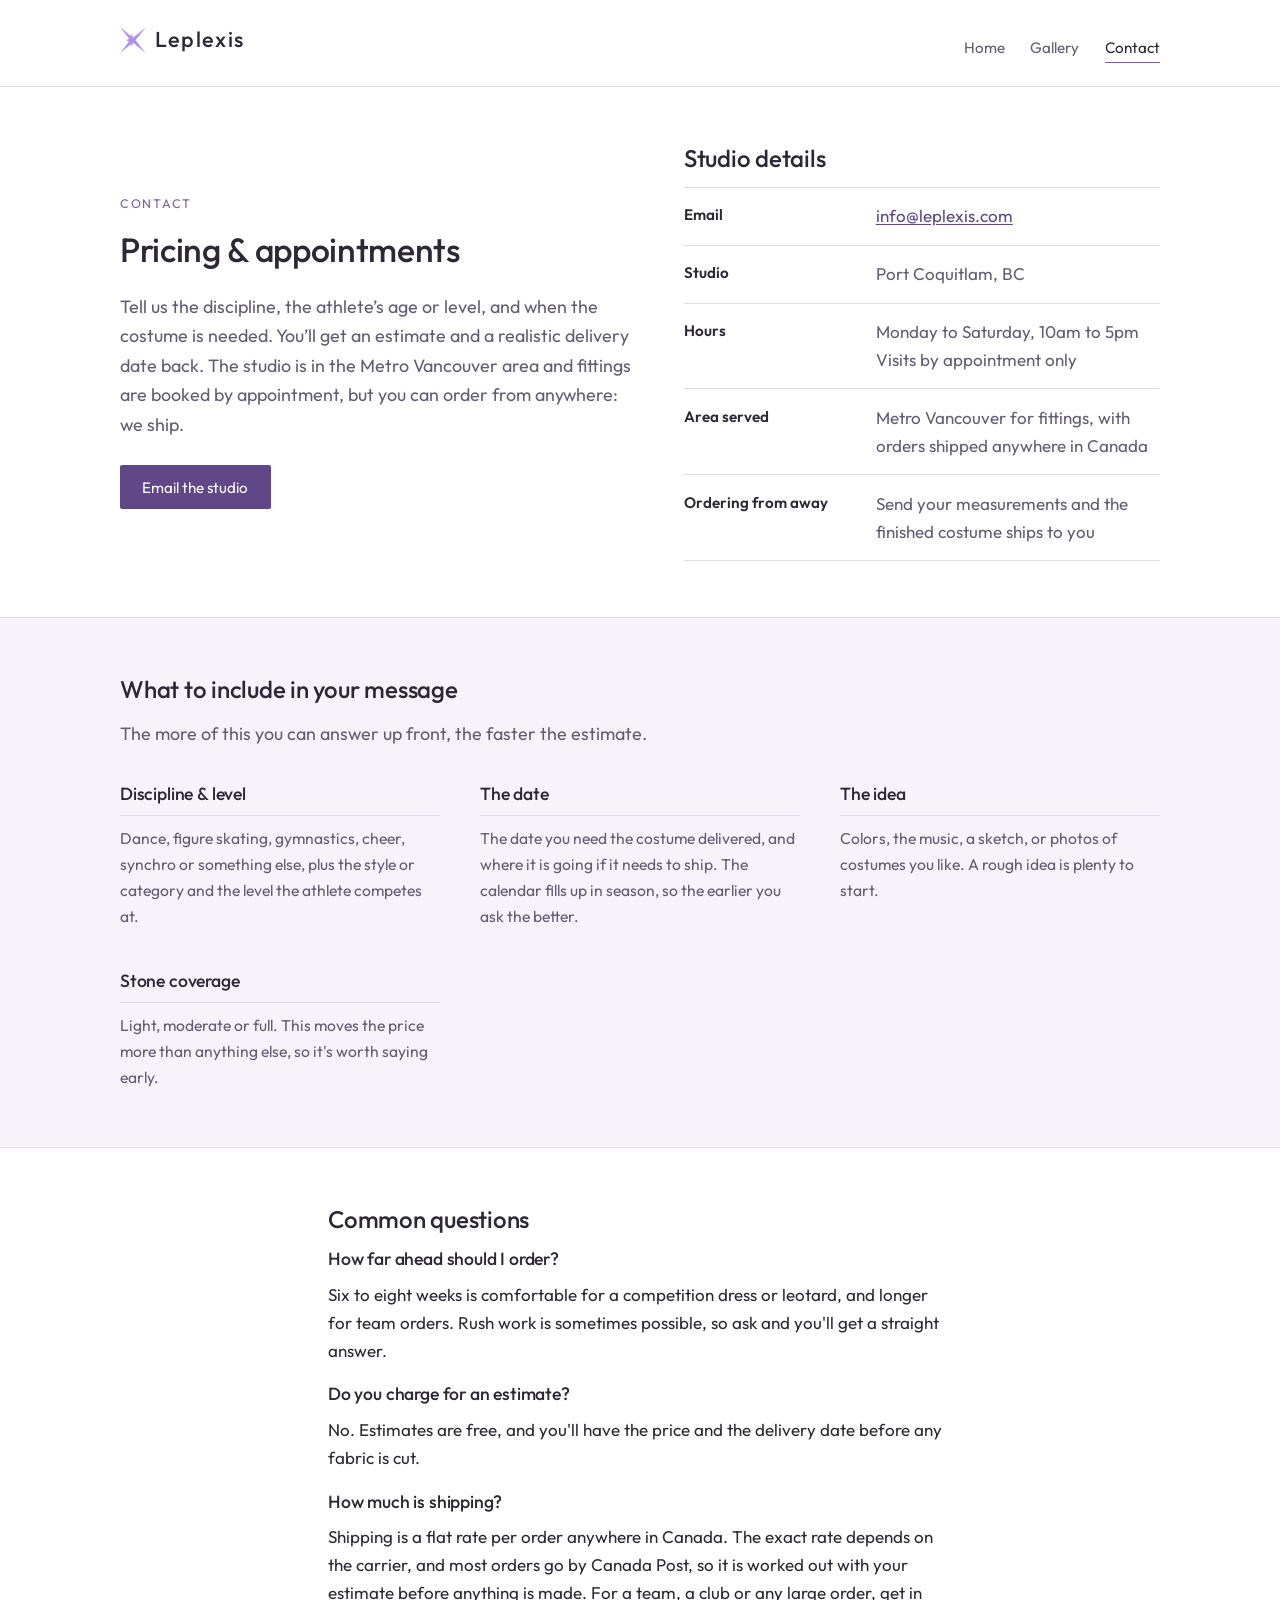
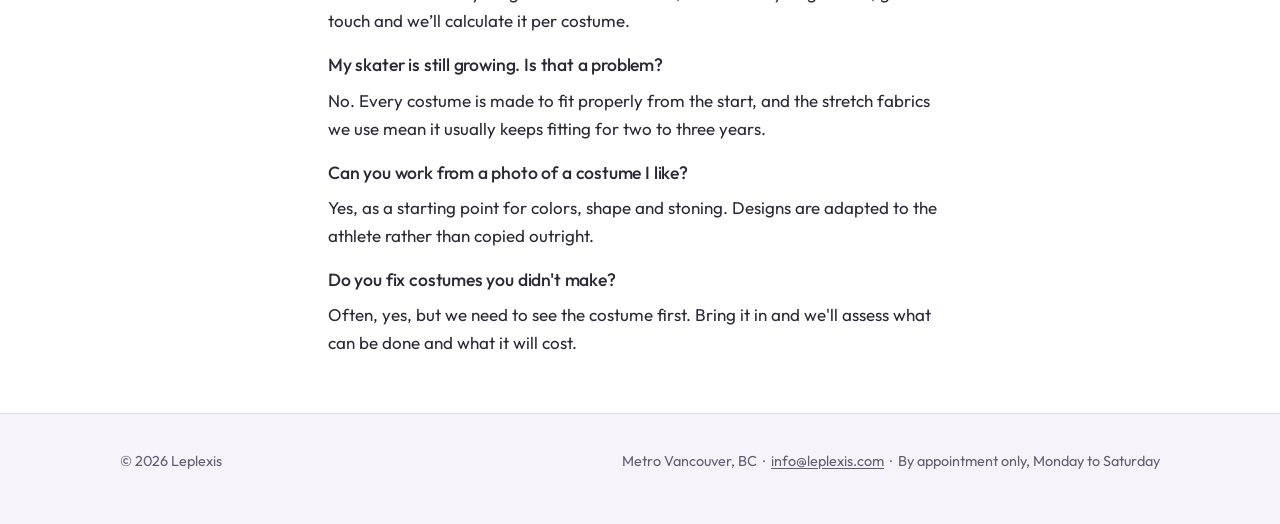
==== commit a516beeb: "seo and desc" ====
--- a/contact.html
+++ b/contact.html
@@ -4,11 +4,12 @@
 <meta charset="utf-8">
 <meta name="viewport" content="width=device-width, initial-scale=1">
 <title>Contact | Leplexis Custom Dance &amp; Skating Costumes, Metro Vancouver</title>
-<meta name="description" content="Contact Leplexis for free estimates on custom dance costumes, figure skating dresses and gymnastics leotards. Metro Vancouver studio, shipping across Canada.">
+<meta name="description" content="Contact Leplexis for free estimates on custom costumes for dance, figure skating, gymnastics, cheerleading and synchronized swimming. Metro Vancouver studio, shipping across Canada.">
 <link rel="icon" href="favicon.ico" sizes="any">
 <link rel="icon" type="image/png" sizes="32x32" href="favicon-32.png">
 <link rel="icon" type="image/png" sizes="192x192" href="icon-192.png">
 <link rel="apple-touch-icon" href="apple-touch-icon.png">
+<link rel="canonical" href="https://www.leplexis.com/contact.html">
 <link rel="preconnect" href="https://fonts.googleapis.com">
 <link rel="preconnect" href="https://fonts.gstatic.com" crossorigin>
 <link href="https://fonts.googleapis.com/css2?family=Outfit:wght@300;400;500;600&display=swap" rel="stylesheet">
@@ -81,7 +82,7 @@
       <div class="cols" style="margin-top:2.2rem">
         <div class="service">
           <h3>Discipline &amp; level</h3>
-          <p>Dance, figure skating or gymnastics, plus the style or category and the level the athlete competes at.</p>
+          <p>Dance, figure skating, gymnastics, cheer, synchro or something else, plus the style or category and the level the athlete competes at.</p>
         </div>
         <div class="service">
           <h3>The date</h3>
--- a/css/style.css
+++ b/css/style.css
@@ -207,6 +207,11 @@
 
 @media (min-width: 46rem) {
   .split { grid-template-columns: 1.1fr 1fr; }
+
+  /* picture on the left, text on the right, without moving the heading
+     ahead of the image in the source order on narrow screens */
+  .split-media-first { grid-template-columns: 1fr 1.1fr; }
+  .split-media-first > :last-child { order: -1; }
 }
 
 .service h3 {
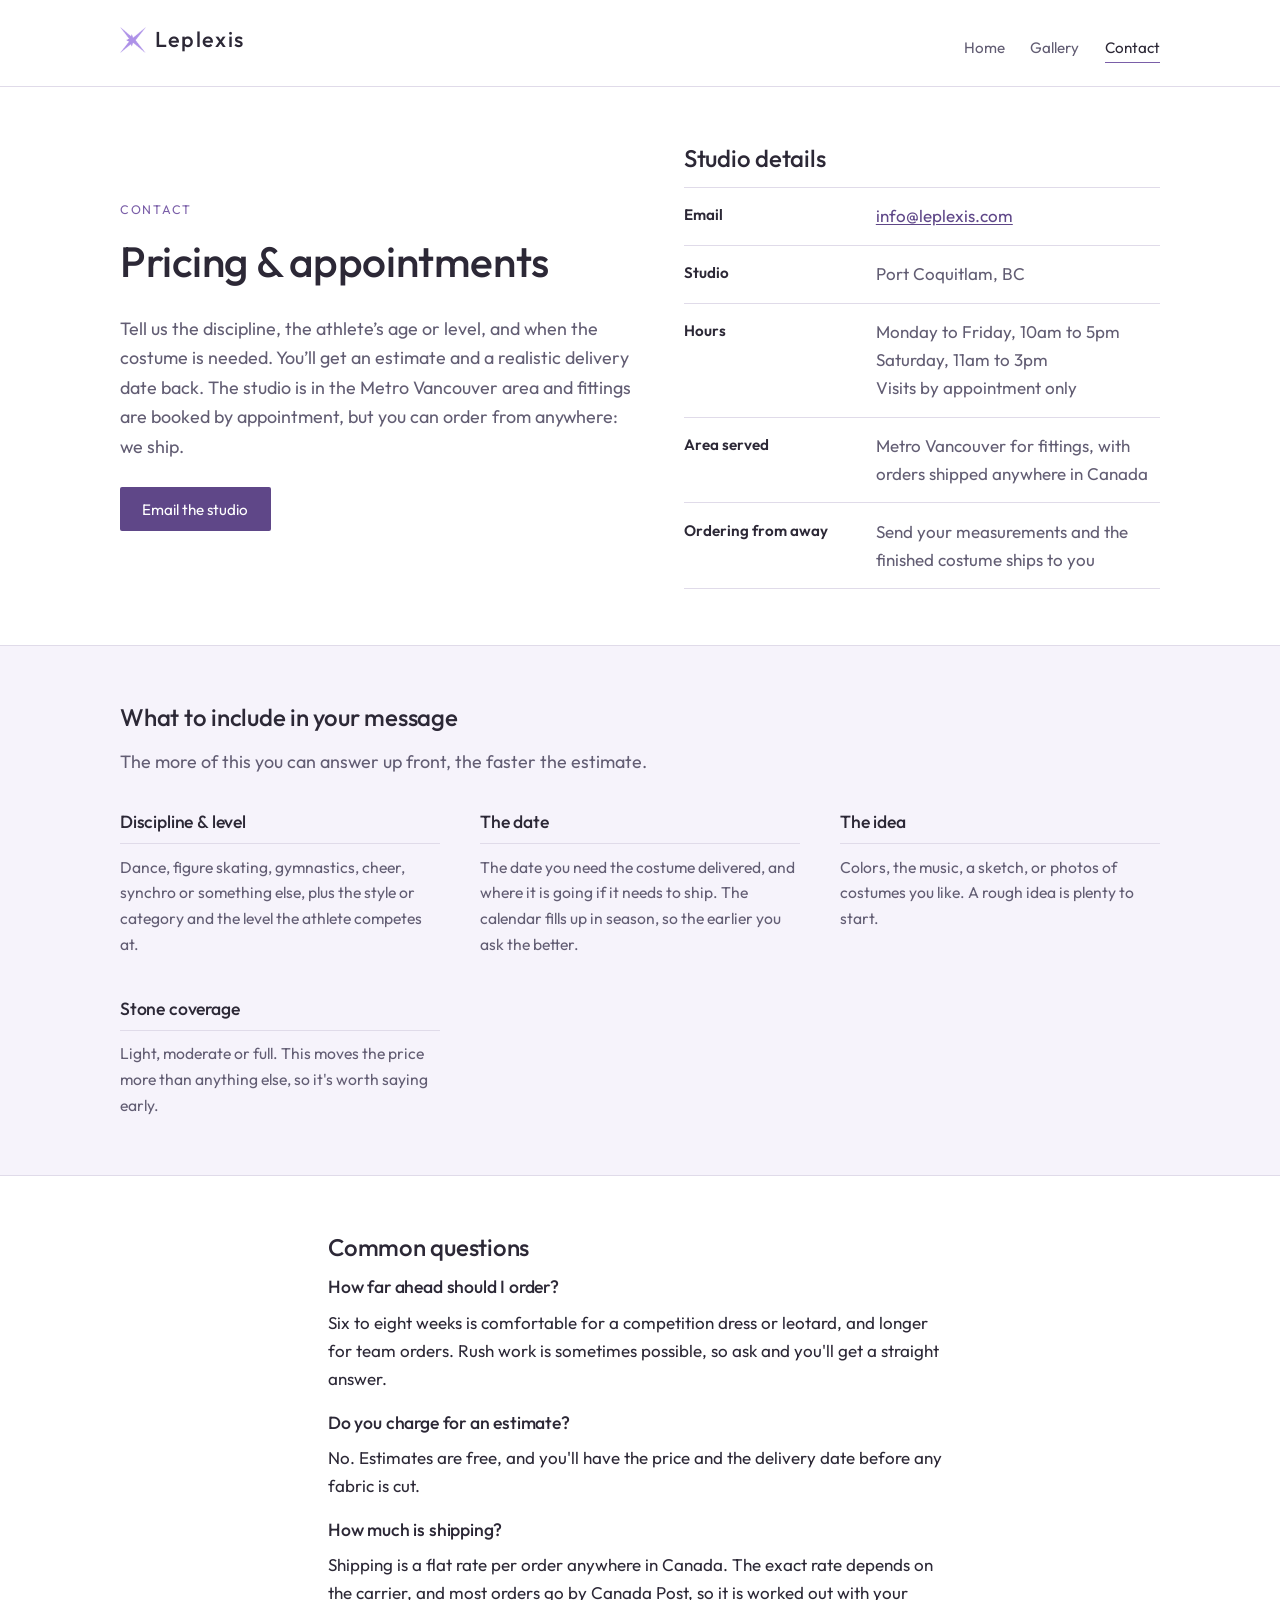
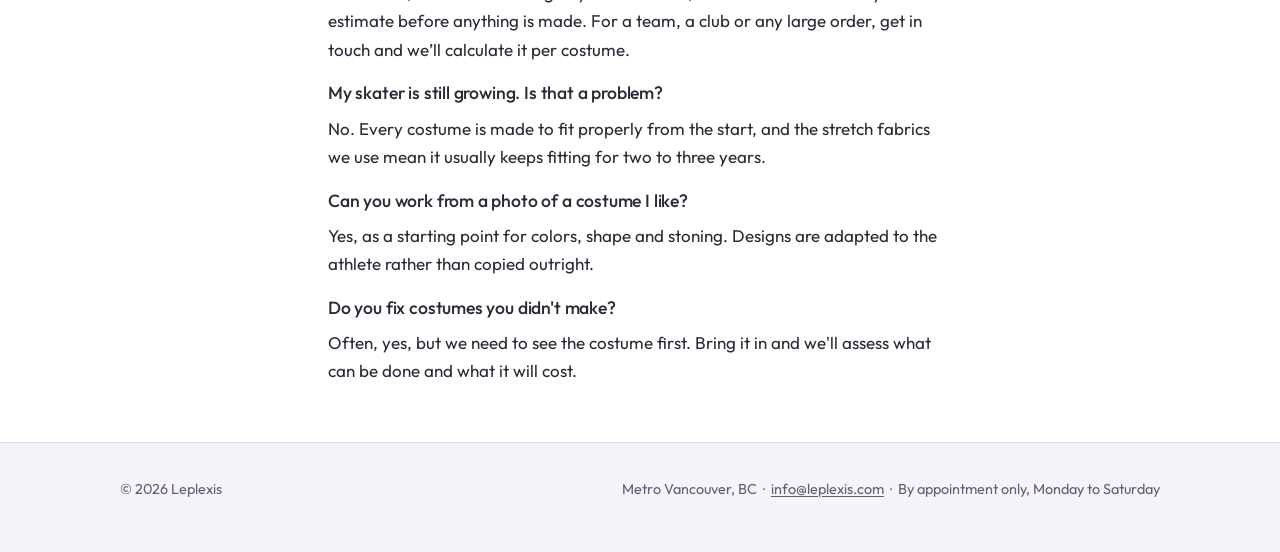
==== commit 48d21be7: "changed hours and added watermark" ====
--- a/contact.html
+++ b/contact.html
@@ -60,7 +60,7 @@
           </div>
           <div>
             <dt>Hours</dt>
-            <dd>Monday to Saturday, 10am to 5pm<br>Visits by appointment only</dd>
+            <dd>Monday to Friday, 10am to 5pm<br>Saturday, 11am to 3pm<br>Visits by appointment only</dd>
           </div>
           <div>
             <dt>Area served</dt>
--- a/css/style.css
+++ b/css/style.css
@@ -37,7 +37,7 @@
   margin: 0 0 0.6em;
 }
 
-h1 { font-size: 2.1rem; }
+h1 { font-size: clamp(2.1rem, 1.5rem + 1.9vw, 2.65rem); }   /* grows with the viewport */
 h2 { font-size: 1.5rem; }
 h3 { font-size: 1.1rem; }
 
